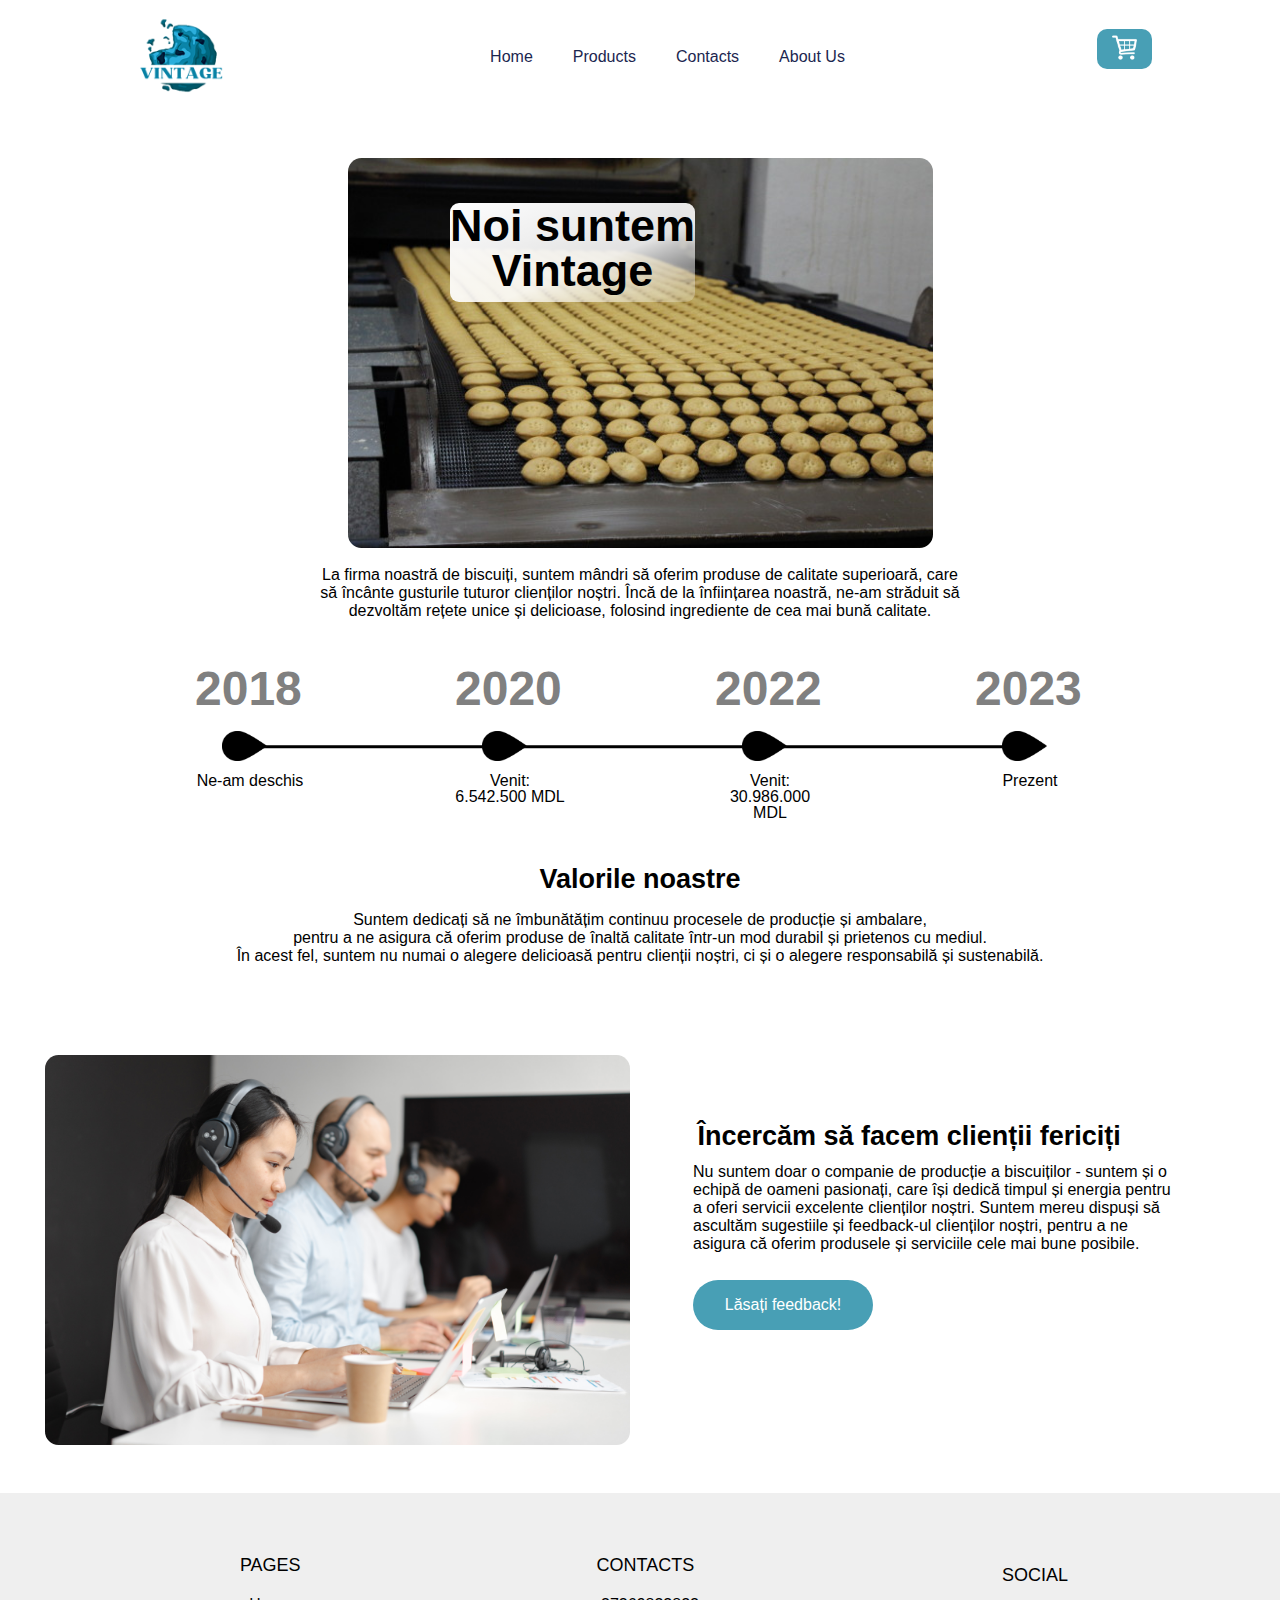
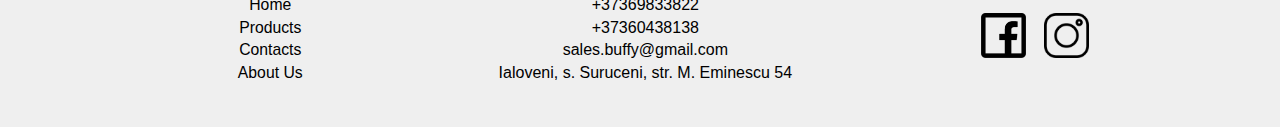
==== aboutus.html @ d0aa6fc9 "Cart+ update" ====
<!DOCTYPE html>
<html lang="en">

<head>
    <meta charset="UTF-8">
    <meta http-equiv="X-UA-Compatible" content="IE=edge">
    <meta name="viewport" content="width=device-width, initial-scale=1.0">
    <title>Vintage</title>
    <link rel="stylesheet" href="./css/header.css">
    <link rel="stylesheet" href="./css/aboutus.css">
    <link rel="stylesheet" href="./css/footer.css">
    <script src="./js/header.js"></script>
</head>

<body>
    <div class="header" id="header">
        <div>
            <a href="index.html"><img src="./image/logo.png"></a>
        </div>

        <div id="fullmenu">

            <div>
                <a href="index.html">Home</a>
                <a href="categories.html">Products</a>
                <a href="contacts.html">Contacts</a>
                <a href="aboutus.html">About Us</a>
            </div>
            <div>
                <a href="cart.html"><img src="./image/cart.png"></a>
            </div>
        </div>

        <div onclick="openMenu()" class="burger">
        <div class="line"></div>
        <div class="line"></div>
        <div class="line"></div>
        </div>
    </div>

    <div class="part1">
        <h1>Noi suntem <br>Vintage</h1>
        <img src="./image/fabrica temporar.jpg" alt="">
        <p>La firma noastră de biscuiți, suntem mândri să oferim produse de calitate superioară, care să încânte
            gusturile tuturor clienților noștri. Încă de la înființarea noastră, ne-am străduit să dezvoltăm rețete
            unice și delicioase, folosind ingrediente de cea mai bună calitate.
        </p>
    </div>

    <div class="axe">
        <div>
            <span>
                2018
            </span>
            <p>Ne-am deschis</p>
        </div>
        <div>
            <span>
                2020
            </span>
            <p>Venit: 6.542.500 MDL</p>
        </div>
        <div>
            <span>
                2022
            </span>
            <p>Venit: 30.986.000 MDL</p>
        </div>
        <div>
            <span>
                2023
            </span>
            <p>Prezent</p>
        </div>
    </div>

    <div class="part3">
        <h1>Valorile noastre</h1>
        <p> Suntem dedicați să ne îmbunătățim continuu procesele de producție și ambalare,<br> pentru a ne asigura că
            oferim produse de înaltă calitate într-un mod durabil și prietenos cu mediul.<br> În acest fel, suntem nu
            numai o alegere delicioasă pentru clienții noștri, ci și o alegere responsabilă și sustenabilă.</p>
    </div>
    <div class="part4">
        <div class="image">
            <img src="./image/callcenter.jpg" alt="">
        </div>
        <div class="box">
            <h1>Încercăm să facem clienții fericiți</h1>
            <p>Nu suntem doar o companie de producție a biscuiților - suntem și o echipă de oameni pasionați, care
                își
                dedică timpul și energia pentru a oferi servicii excelente clienților noștri. Suntem mereu
                dispuși să
                ascultăm sugestiile și feedback-ul clienților noștri, pentru a ne asigura că oferim produsele și
                serviciile cele mai bune posibile.</p>
            <a href="./contacts.html"> Lăsați feedback!</a>
        </div>
    </div>
    <footer>
        <div class="r1">
            <div class="title">PAGES</div>
            <div><a href="index.html">Home</a></div>
            <div><a href="categories.html">Products</a></div>
            <div><a href="contacts.html">Contacts</a></div>
            <div><a href="aboutus.html">About Us</a></div>
        </div>
        <div class="r2">
            <div class="title">CONTACTS</div>
            <div>+37369833822</div>
            <div>+37360438138</div>
            <div>
                <a
                    href="https://mail.google.com/mail/u/0/#inbox?compose=DmwnWsTKzjHXPfWsfNsQwHJkFnXSbMvwcZqpQcCDzGdRkpkwcccqTbshHFLcXXMTNTQDKDZcHGvq">sales.buffy@gmail.com</a>
            </div>
            <div>Ialoveni, s. Suruceni, str. M. Eminescu 54</div>
        </div>
        <div class="r3">
            <div class="title">SOCIAL</div>
            <div class="images">
                <a href="https://www.facebook.com/buffy.cookies/"><img src="./image/facebook.png"></a>
                <a href="https://www.instagram.com/buffycookies/"><img src="./image/insta.png"></a>
            </div>
    </footer>
</body>

</html>
---- css/header.css ----
/* http://meyerweb.com/eric/tools/css/reset/ 
   v2.0 | 20110126
   License: none (public domain)
*/
html,
body,
div,
span,
applet,
object,
iframe,
h1,
h2,
h3,
h4,
h5,
h6,
p,
blockquote,
pre,
a,
abbr,
acronym,
address,
big,
cite,
code,
del,
dfn,
em,
img,
ins,
kbd,
q,
s,
samp,
small,
strike,
strong,
sub,
sup,
tt,
var,
b,
u,
i,
center,
dl,
dt,
dd,
ol,
ul,
li,
fieldset,
form,
label,
legend,
table,
caption,
tbody,
tfoot,
thead,
tr,
th,
td,
article,
aside,
canvas,
details,
embed,
figure,
figcaption,
footer,
header,
hgroup,
menu,
nav,
output,
ruby,
section,
summary,
time,
mark,
audio,
video {
  margin: 0;
  padding: 0;
  border: 0;
  font-size: 100%;
  vertical-align: baseline;
  font-family: -apple-system, BlinkMacSystemFont, Segoe UI, Roboto, Oxygen, Ubuntu, Cantarell, Fira Sans, Droid Sans, Helvetica Neue, sans-serif;
}

/* HTML5 display-role reset for older browsers */
article,
aside,
details,
figcaption,
figure,
footer,
header,
hgroup,
menu,
nav,
section {
  display: block;
}

body {
  line-height: 1;
}

ol,
ul {
  list-style: none;
}

blockquote,
q {
  quotes: none;
}

blockquote:before,
blockquote:after,
q:before,
q:after {
  content: "";
  content: none;
}

table {
  border-collapse: collapse;
  border-spacing: 0;
}

.header {
  display: flex;
  align-items: center;
  padding: 0 10vw;
}
.header > div:nth-child(1) > a > img {
  width: 110px;
}
@media only screen and (max-width: 1024px) {
  .header > div:nth-child(1) > a > img {
    width: 80px;
  }
}
.header > div:nth-child(2) {
  display: flex;
  flex: 1;
}
@media only screen and (max-width: 1024px) {
  .header > div:nth-child(2) {
    display: none;
    background-color: white;
    flex-direction: column;
    position: fixed;
    width: 100%;
    height: 100%;
    z-index: 2;
    left: 0;
    top: 0;
  }
}
.header > div:nth-child(2) > div:nth-child(1) {
  justify-content: center;
  text-align: center;
  display: flex;
  width: 450px;
  flex: 1;
}
@media only screen and (max-width: 1024px) {
  .header > div:nth-child(2) > div:nth-child(1) {
    flex-direction: column;
    width: 100%;
  }
}
.header > div:nth-child(2) > div:nth-child(1) a {
  text-decoration: none;
  color: #1b264f;
  margin: 20px;
}
.header > div:nth-child(2) > div:nth-child(1) a:hover {
  color: #489fb5;
}
.header > div:nth-child(2) > div:nth-child(2) {
  height: 40px;
  background-color: #489fb5;
  border-radius: 10px;
  position: relative;
  display: flex;
  align-items: center;
  overflow: hidden;
}
.header > div:nth-child(2) > div:nth-child(2) a {
  padding: 5px 10px;
}
.header > div:nth-child(2) > div:nth-child(2) a:hover {
  background-color: #1a5c6c;
}
.header > div:nth-child(2) > div:nth-child(2) a > img {
  width: 25px;
  margin: 5px;
}
.header .burger {
  display: none;
  position: absolute;
  top: 3vh;
  right: 5vh;
  z-index: 3;
}
@media only screen and (max-width: 1024px) {
  .header .burger {
    display: block;
  }
}
.header .burger > .line {
  height: 0.3vh;
  width: 3vh;
  border-radius: 10px;
  background-color: black;
  margin-bottom: 0.7vh;
}/*# sourceMappingURL=header.css.map */
---- css/aboutus.css ----
/* http://meyerweb.com/eric/tools/css/reset/ 
   v2.0 | 20110126
   License: none (public domain)
*/
html,
body,
div,
span,
applet,
object,
iframe,
h1,
h2,
h3,
h4,
h5,
h6,
p,
blockquote,
pre,
a,
abbr,
acronym,
address,
big,
cite,
code,
del,
dfn,
em,
img,
ins,
kbd,
q,
s,
samp,
small,
strike,
strong,
sub,
sup,
tt,
var,
b,
u,
i,
center,
dl,
dt,
dd,
ol,
ul,
li,
fieldset,
form,
label,
legend,
table,
caption,
tbody,
tfoot,
thead,
tr,
th,
td,
article,
aside,
canvas,
details,
embed,
figure,
figcaption,
footer,
header,
hgroup,
menu,
nav,
output,
ruby,
section,
summary,
time,
mark,
audio,
video {
  margin: 0;
  padding: 0;
  border: 0;
  font-size: 100%;
  vertical-align: baseline;
  font-family: -apple-system, BlinkMacSystemFont, Segoe UI, Roboto, Oxygen, Ubuntu, Cantarell, Fira Sans, Droid Sans, Helvetica Neue, sans-serif;
}

/* HTML5 display-role reset for older browsers */
article,
aside,
details,
figcaption,
figure,
footer,
header,
hgroup,
menu,
nav,
section {
  display: block;
}

body {
  line-height: 1;
}

ol,
ul {
  list-style: none;
}

blockquote,
q {
  quotes: none;
}

blockquote:before,
blockquote:after,
q:before,
q:after {
  content: "";
  content: none;
}

table {
  border-collapse: collapse;
  border-spacing: 0;
}

.part1 {
  margin: 5vh auto;
}
@media only screen and (max-width: 1024px) {
  .part1 {
    position: relative;
  }
}
.part1 h1 {
  position: absolute;
  margin-top: 5vh;
  margin-left: 50vh;
  font-size: 5vh;
  text-align: center;
  background-image: linear-gradient(to bottom right, #ffffff 0%, rgba(255, 255, 255, 0.8823529412) 60%, rgba(255, 255, 255, 0.2117647059) 100%);
  border-radius: 1vh;
  height: 11%;
}
@media only screen and (max-width: 1024px) {
  .part1 h1 {
    font-size: 3vh;
    margin-left: 2vh;
    margin-top: 2vh;
    position: absolute;
    height: 16%;
  }
}
.part1 img {
  width: 65vh;
  border-radius: 1.5vh;
  display: block;
  margin: auto;
}
@media only screen and (max-width: 1024px) {
  .part1 img {
    width: 75%;
    height: 75%;
    margin: auto;
  }
}
.part1 p {
  margin-top: 2vh;
  text-align: center;
  margin-left: 3vh;
  line-height: normal;
  max-width: 650px;
  justify-content: center;
  display: flex;
  margin: 2vh auto;
}
@media only screen and (max-width: 1024px) {
  .part1 p {
    font-size: 2vh;
    padding: 2vh;
  }
}

.part3 {
  padding: 5vh;
}
.part3 h1 {
  font-size: 3vh;
  text-align: center;
  justify-content: space-between;
}
@media only screen and (max-width: 1024px) {
  .part3 h1 {
    font-size: 2.5vh;
  }
}
.part3 p {
  margin-top: 2vh;
  text-align: center;
  line-height: normal;
}
@media only screen and (max-width: 1024px) {
  .part3 p {
    font-size: 2vh;
  }
}

.part4 {
  display: flex;
  justify-content: center;
  padding: 5vh;
  position: relative;
}
@media only screen and (max-width: 1024px) {
  .part4 {
    display: initial;
  }
}
.part4 .box {
  display: inline;
  padding: 7vh;
}
@media only screen and (max-width: 1024px) {
  .part4 .box {
    display: block;
  }
}
.part4 .box h1 {
  font-size: 3vh;
  padding: 0.5vh;
}
@media only screen and (max-width: 1024px) {
  .part4 .box h1 {
    text-align: center;
    font-size: 2.5vh;
  }
}
.part4 .box > p {
  padding: 1vh 0 3vh;
  line-height: normal;
  max-width: 550px;
}
@media only screen and (max-width: 1024px) {
  .part4 .box > p {
    text-align: center;
    font-size: 2vh;
  }
}
.part4 .box a {
  cursor: pointer;
  background: #489FB5;
  width: 20vh;
  border: none;
  outline: none;
  color: #fff;
  height: 50px;
  border-radius: 20vh;
  top: 70%;
  left: 61%;
  display: block;
  justify-content: center;
  text-decoration: none;
  text-align: center;
  line-height: 50px;
}
@media only screen and (max-width: 1024px) {
  .part4 .box a {
    display: flex;
    margin: 0 auto;
  }
}
.part4 .image {
  display: inline;
}
.part4 .image img {
  width: 65vh;
  border-radius: 1.5vh;
}
@media only screen and (max-width: 1024px) {
  .part4 .image img {
    width: 75%;
    height: 75%;
  }
}

.axe {
  display: flex;
  max-width: 950px;
  margin: 0 auto;
  position: relative;
  overflow-x: scroll;
  overflow-y: hidden;
}
.axe::before {
  content: "";
  display: block;
  position: absolute;
  width: 780px;
  height: 3px;
  background-color: black;
  top: 80px;
  transform: translate(8%, 8%);
}
.axe > div {
  flex: 1;
  margin-right: 90px;
  position: relative;
  padding: 0 30px;
}
.axe > div::before {
  content: "";
  display: block;
  width: 45px;
  height: 30px;
  position: absolute;
  top: 66px;
  background-image: url(/image/axa.png);
  background-size: 45px 30px;
  margin-left: 3vh;
}
.axe > div:last-of-type {
  margin-right: 0;
}
.axe > div > span {
  font-size: 48px;
  font-weight: 600;
  color: gray;
  overflow: hidden;
}
.axe > div > p {
  margin-top: 60px;
  text-align: center;
}

.desc {
  padding-top: 3vh;
}
.desc div {
  position: relative;
  text-align: center;
  font-size: 15px;
  color: rgba(129, 129, 129, 0.844);
}
.desc > .d1 {
  position: absolute;
  left: 32%;
}
.desc > .d2 {
  position: absolute;
  left: 42%;
}
.desc > .d3 {
  position: absolute;
  left: 53%;
}
.desc > .d4 {
  position: absolute;
  left: 65%;
}/*# sourceMappingURL=aboutus.css.map */
---- css/footer.css ----
/* http://meyerweb.com/eric/tools/css/reset/ 
   v2.0 | 20110126
   License: none (public domain)
*/
html,
body,
div,
span,
applet,
object,
iframe,
h1,
h2,
h3,
h4,
h5,
h6,
p,
blockquote,
pre,
a,
abbr,
acronym,
address,
big,
cite,
code,
del,
dfn,
em,
img,
ins,
kbd,
q,
s,
samp,
small,
strike,
strong,
sub,
sup,
tt,
var,
b,
u,
i,
center,
dl,
dt,
dd,
ol,
ul,
li,
fieldset,
form,
label,
legend,
table,
caption,
tbody,
tfoot,
thead,
tr,
th,
td,
article,
aside,
canvas,
details,
embed,
figure,
figcaption,
footer,
header,
hgroup,
menu,
nav,
output,
ruby,
section,
summary,
time,
mark,
audio,
video {
  margin: 0;
  padding: 0;
  border: 0;
  font-size: 100%;
  vertical-align: baseline;
  font-family: -apple-system, BlinkMacSystemFont, Segoe UI, Roboto, Oxygen, Ubuntu, Cantarell, Fira Sans, Droid Sans, Helvetica Neue, sans-serif;
}

/* HTML5 display-role reset for older browsers */
article,
aside,
details,
figcaption,
figure,
footer,
header,
hgroup,
menu,
nav,
section {
  display: block;
}

body {
  line-height: 1;
}

ol,
ul {
  list-style: none;
}

blockquote,
q {
  quotes: none;
}

blockquote:before,
blockquote:after,
q:before,
q:after {
  content: "";
  content: none;
}

table {
  border-collapse: collapse;
  border-spacing: 0;
}

footer {
  display: flex;
  text-align: center;
  position: relative;
  bottom: 0;
  left: 0;
  width: 100%;
  padding: 20px;
  background-color: #efefef;
  justify-content: center;
  align-items: center;
}
@media only screen and (max-width: 1024px) {
  footer {
    padding: 0;
    flex-wrap: wrap;
  }
}
footer > .r1 {
  line-height: 2.5vh;
  padding: 2.5vh 10vh;
}
@media only screen and (max-width: 1024px) {
  footer > .r1 {
    line-height: 3vh;
  }
}
footer > .r1 > .title {
  font-size: 2vh;
  font-weight: 500;
  margin: 2vh 2vh;
}
@media only screen and (max-width: 1024px) {
  footer > .r1 > .title {
    font-size: 3vh;
  }
}
footer > .r1 > div > a {
  text-decoration: none;
  color: black;
  font-size: 1.75vh;
}
@media only screen and (max-width: 1024px) {
  footer > .r1 > div > a {
    font-size: 2.5vh;
  }
}
footer > .r2 {
  line-height: 2.5vh;
  padding: 2.5vh 10vh;
}
@media only screen and (max-width: 1024px) {
  footer > .r2 {
    line-height: 3vh;
  }
}
footer > .r2 > .title {
  font-size: 2vh;
  font-weight: 500;
  margin: 2vh 2vh;
}
@media only screen and (max-width: 1024px) {
  footer > .r2 > .title {
    font-size: 3vh;
  }
}
footer > .r2 > div > a {
  text-decoration: none;
  color: black;
}
@media only screen and (max-width: 1024px) {
  footer > .r2 > div > a {
    font-size: 2.25vh;
  }
}
footer > .r3 {
  line-height: 2.5vh;
  padding: 2.5vh 10vh;
}
@media only screen and (max-width: 1024px) {
  footer > .r3 {
    line-height: 3vh;
  }
}
footer > .r3 > .title {
  font-size: 2vh;
  font-weight: 500;
  margin: 2vh 2vh;
}
@media only screen and (max-width: 1024px) {
  footer > .r3 > .title {
    font-size: 3vh;
  }
}
footer > .r3 > .images {
  display: inline-flex;
  justify-content: center;
  align-items: center;
}
footer > .r3 > .images > a > img {
  width: 45px;
  margin: 1vh 1vh;
}
@media only screen and (max-width: 1024px) {
  footer > .r3 > .images > a > img {
    width: 35px;
  }
}/*# sourceMappingURL=footer.css.map */
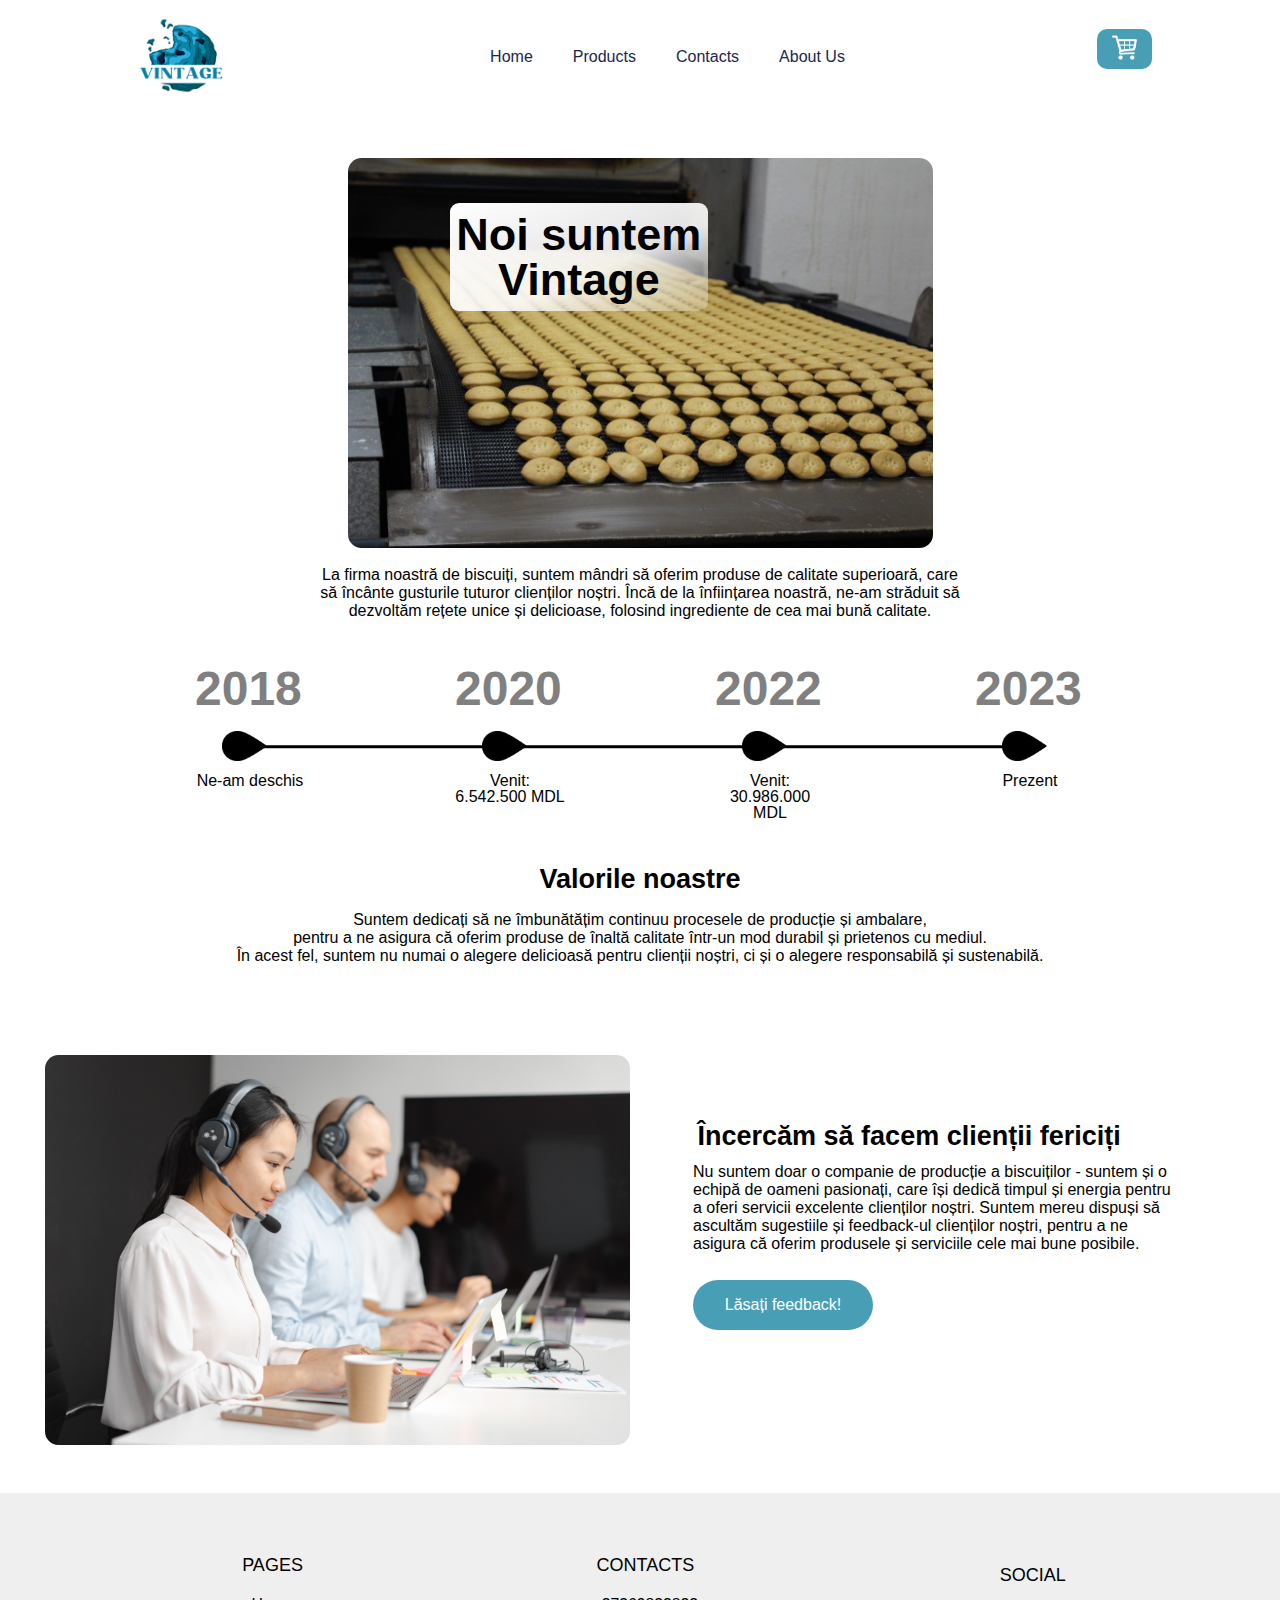
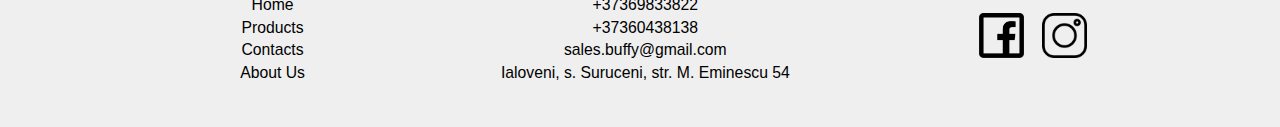
==== commit 5095d44f: "update" ====
--- a/aboutus.html
+++ b/aboutus.html
@@ -31,11 +31,12 @@
             </div>
         </div>
 
-        <div onclick="openMenu()" class="burger">
-        <div class="line"></div>
-        <div class="line"></div>
-        <div class="line"></div>
+        <div onclick="openMenu()" class="burger" id="burger">
+            <div class="line"></div>
+            <div class="line"></div>
+            <div class="line"></div>
         </div>
+        <div onclick="closeMenu()" class="close-btn" id="close-btn">&#x2715;</div>
     </div>
 
     <div class="part1">
--- a/css/header.css
+++ b/css/header.css
@@ -193,6 +193,14 @@
   align-items: center;
   overflow: hidden;
 }
+@media only screen and (max-width: 1024px) {
+  .header > div:nth-child(2) > div:nth-child(2) {
+    top: -30vh;
+    width: 9vh;
+    justify-content: center;
+    margin: auto;
+  }
+}
 .header > div:nth-child(2) > div:nth-child(2) a {
   padding: 5px 10px;
 }
@@ -206,7 +214,7 @@
 .header .burger {
   display: none;
   position: absolute;
-  top: 3vh;
+  top: 5vh;
   right: 5vh;
   z-index: 3;
 }
@@ -221,4 +229,24 @@
   border-radius: 10px;
   background-color: black;
   margin-bottom: 0.7vh;
+}
+
+.close-btn {
+  display: none;
+  position: absolute;
+  top: 4vh;
+  right: 5vh;
+  font-size: 24px;
+  color: #333;
+  background-color: transparent;
+  border: none;
+  cursor: pointer;
+  outline: none;
+  z-index: 5;
+}
+
+.close-btn:hover {
+  color: #fff;
+  background-color: #333;
+  border-radius: 50%;
 }/*# sourceMappingURL=header.css.map */--- a/css/aboutus.css
+++ b/css/aboutus.css
@@ -149,15 +149,15 @@
   text-align: center;
   background-image: linear-gradient(to bottom right, #ffffff 0%, rgba(255, 255, 255, 0.8823529412) 60%, rgba(255, 255, 255, 0.2117647059) 100%);
   border-radius: 1vh;
-  height: 11%;
+  padding: 1vh 0.7vh;
 }
 @media only screen and (max-width: 1024px) {
   .part1 h1 {
     font-size: 3vh;
     margin-left: 2vh;
     margin-top: 2vh;
+    padding: 0.7vh 0.7vh;
     position: absolute;
-    height: 16%;
   }
 }
 .part1 img {
@@ -257,7 +257,7 @@
 }
 .part4 .box a {
   cursor: pointer;
-  background: #489FB5;
+  background: #489fb5;
   width: 20vh;
   border: none;
   outline: none;
@@ -297,8 +297,13 @@
   max-width: 950px;
   margin: 0 auto;
   position: relative;
-  overflow-x: scroll;
   overflow-y: hidden;
+  overflow-x: hidden;
+}
+@media only screen and (max-width: 1024px) {
+  .axe {
+    overflow-x: scroll;
+  }
 }
 .axe::before {
   content: "";
--- a/css/footer.css
+++ b/css/footer.css
@@ -133,6 +133,10 @@
   border-spacing: 0;
 }
 
+body {
+  overflow-x: hidden;
+}
+
 footer {
   display: flex;
   text-align: center;
@@ -199,14 +203,17 @@
     font-size: 3vh;
   }
 }
+footer > .r2 > div {
+  font-size: 1.75vh;
+}
+@media only screen and (max-width: 1024px) {
+  footer > .r2 > div {
+    font-size: 2.25vh;
+  }
+}
 footer > .r2 > div > a {
   text-decoration: none;
   color: black;
-}
-@media only screen and (max-width: 1024px) {
-  footer > .r2 > div > a {
-    font-size: 2.25vh;
-  }
 }
 footer > .r3 {
   line-height: 2.5vh;
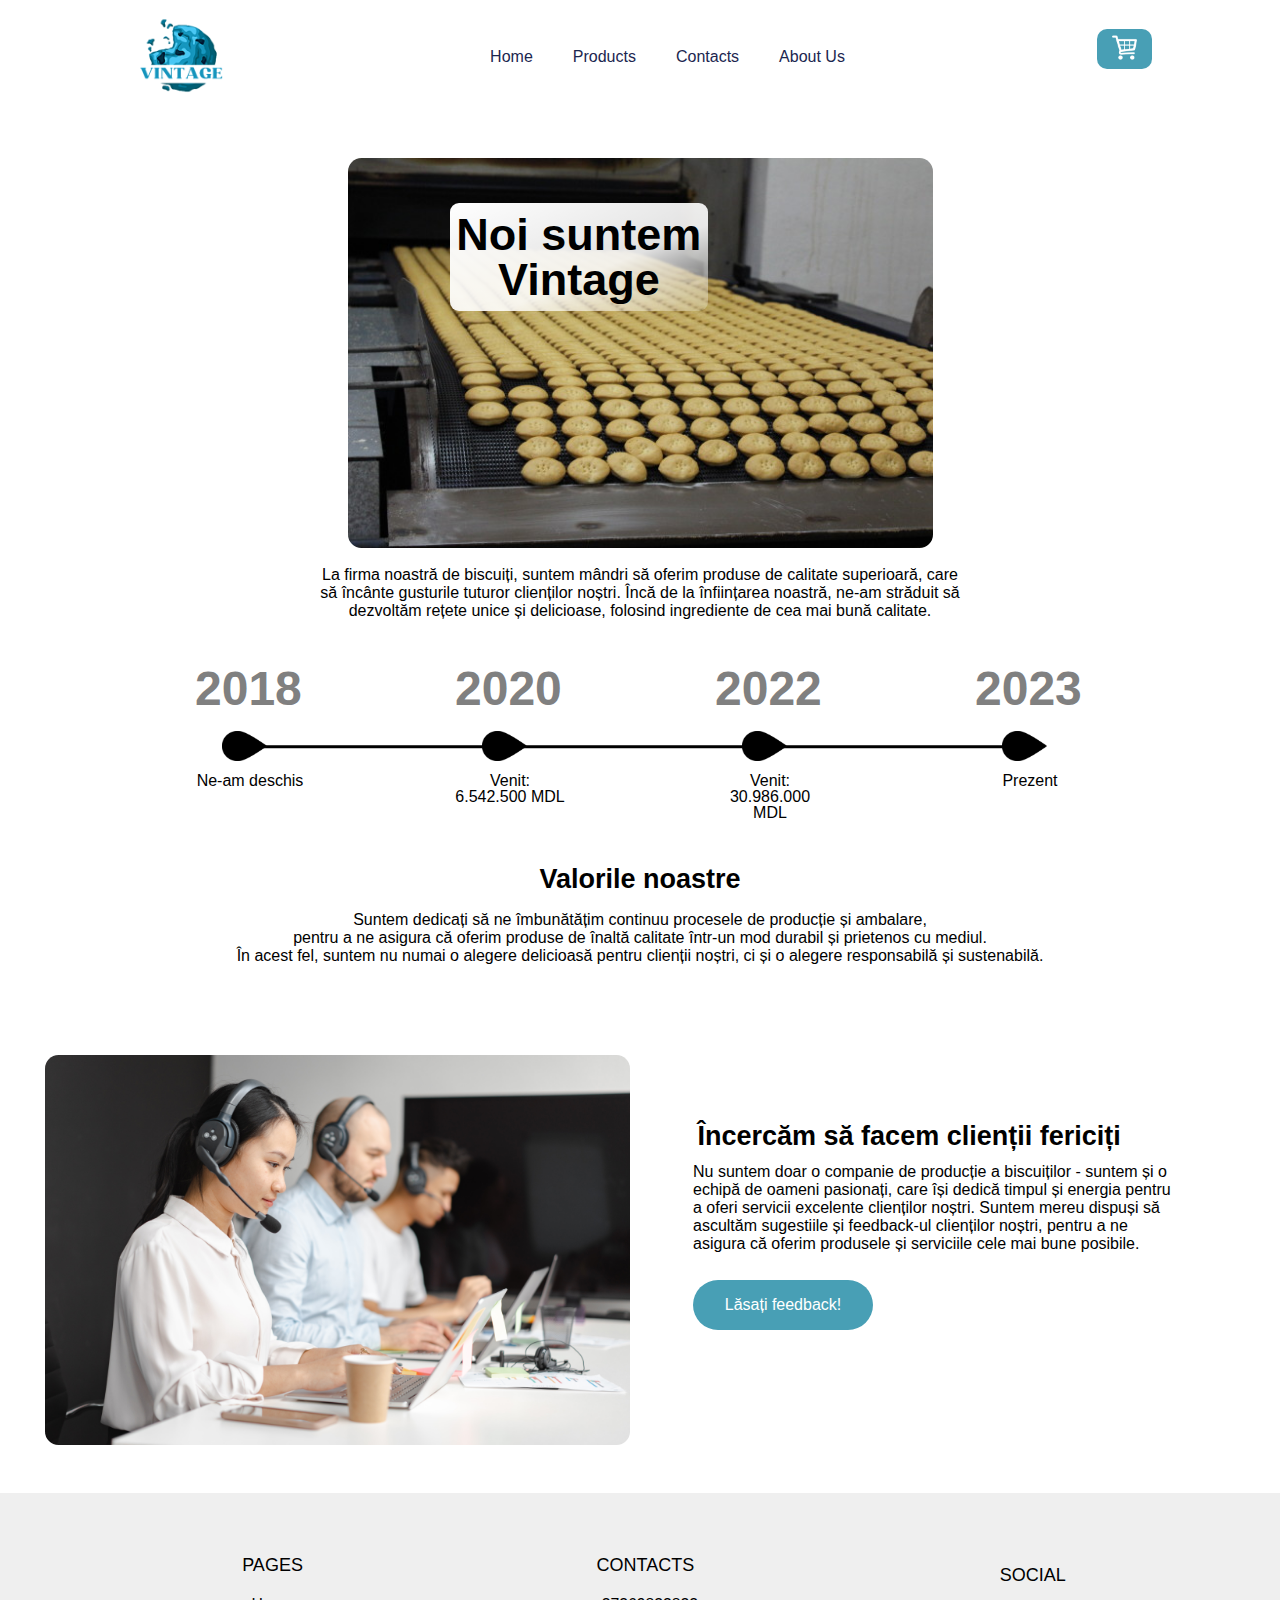
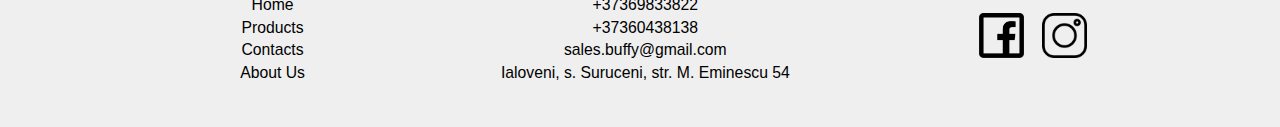
==== commit d8a5074f: "dv" ====
--- a/aboutus.html
+++ b/aboutus.html
@@ -15,7 +15,7 @@
 <body>
     <div class="header" id="header">
         <div>
-            <a href="index.html"><img src="./image/logo.png"></a>
+            <a href="index.html"><img src="./image/logo.png" onmouseover="this.src='./image/logo2.png'" onmouseout="this.src='./image/logo.png';"></a>
         </div>
 
         <div id="fullmenu">
--- a/css/header.css
+++ b/css/header.css
@@ -244,9 +244,8 @@
   outline: none;
   z-index: 5;
 }
-
-.close-btn:hover {
-  color: #fff;
-  background-color: #333;
-  border-radius: 50%;
+@media only screen and (max-width: 1024px) {
+  .close-btn {
+    position: fixed;
+  }
 }/*# sourceMappingURL=header.css.map */--- a/css/aboutus.css
+++ b/css/aboutus.css
@@ -133,6 +133,10 @@
   border-spacing: 0;
 }
 
+body {
+  overflow-y: scroll;
+}
+
 .part1 {
   margin: 5vh auto;
 }
--- a/css/footer.css
+++ b/css/footer.css
@@ -141,7 +141,6 @@
   display: flex;
   text-align: center;
   position: relative;
-  bottom: 0;
   left: 0;
   width: 100%;
   padding: 20px;
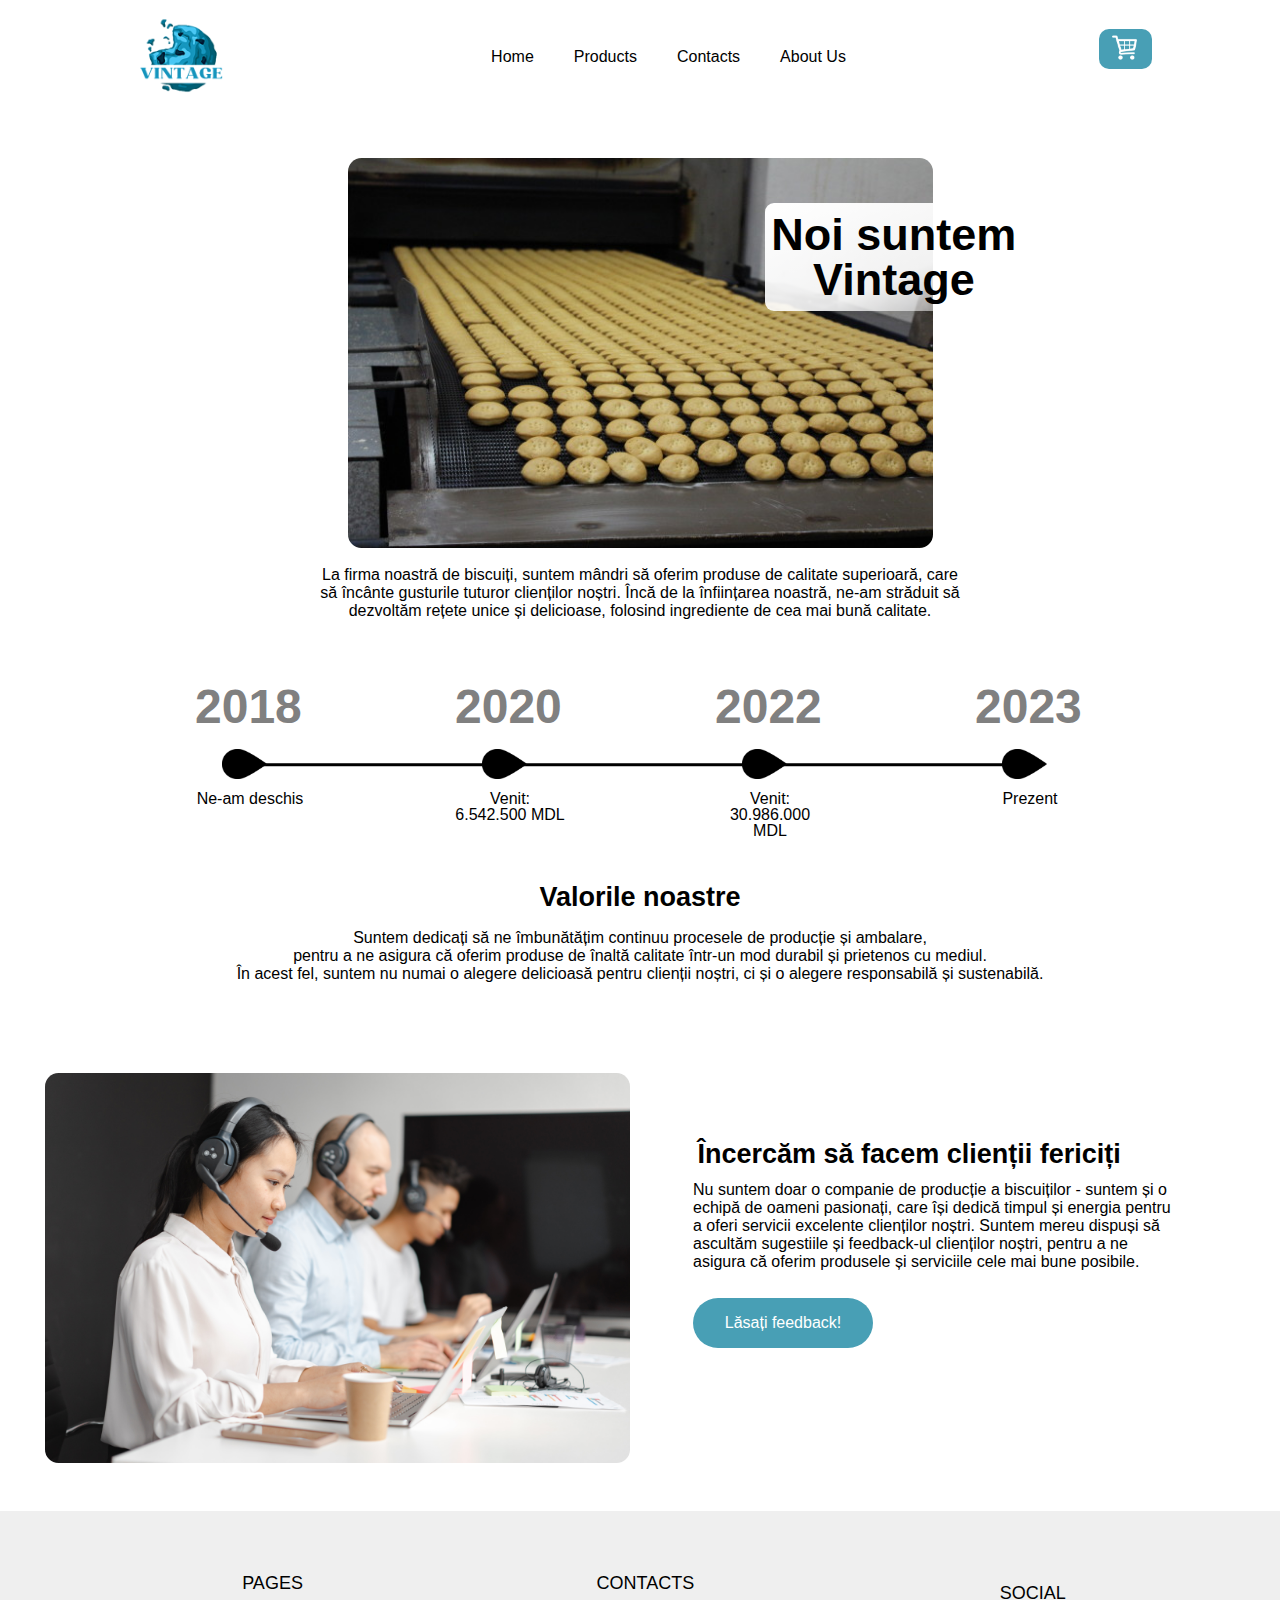
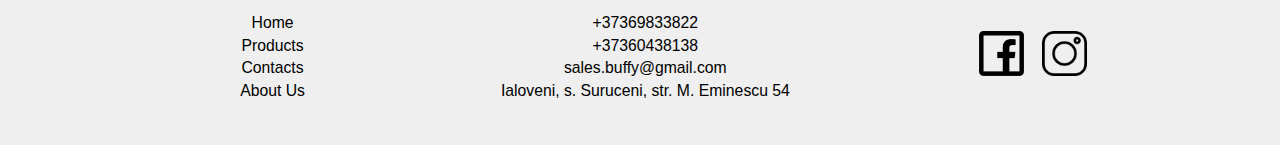
==== commit 2bbe7ed8: "update" ====
--- a/aboutus.html
+++ b/aboutus.html
@@ -5,6 +5,10 @@
     <meta charset="UTF-8">
     <meta http-equiv="X-UA-Compatible" content="IE=edge">
     <meta name="viewport" content="width=device-width, initial-scale=1.0">
+    <meta name="description"
+        content="Biscuiți delicioși pentru toate gusturile! Gama noastră variată de biscuiți proaspeți, crocanți și savuroși este pregătită să te surprindă. Comandă acum și bucură-te de cea mai bună experiență de cumpărare de biscuiți online!">
+    <meta name="keywords"
+        content="biscuiti, biscuiti online, biscuiti de casa, biscuiti cu ciocolata, biscuiti cu fructe, biscuiti dietetici, biscuiti bio, biscuiti vegani, cumpara biscuiti, magazin online biscuiti, promotii biscuiti, oferte biscuiti, preturi biscuiti, livrare biscuiti, gustari, deserturi.">
     <title>Vintage</title>
     <link rel="stylesheet" href="./css/header.css">
     <link rel="stylesheet" href="./css/aboutus.css">
@@ -15,7 +19,8 @@
 <body>
     <div class="header" id="header">
         <div>
-            <a href="index.html"><img src="./image/logo.png" onmouseover="this.src='./image/logo2.png'" onmouseout="this.src='./image/logo.png';"></a>
+            <a href="index.html"><img src="./image/logo.png" onmouseover="this.src='./image/logo2.png'"
+                    onmouseout="this.src='./image/logo.png';" alt="logo"></a>
         </div>
 
         <div id="fullmenu">
@@ -27,7 +32,7 @@
                 <a href="aboutus.html">About Us</a>
             </div>
             <div>
-                <a href="cart.html"><img src="./image/cart.png"></a>
+                <a href="cart.html"><img src="./image/cart.png" alt="cart icon"></a>
             </div>
         </div>
 
@@ -41,7 +46,7 @@
 
     <div class="part1">
         <h1>Noi suntem <br>Vintage</h1>
-        <img src="./image/fabrica temporar.jpg" alt="">
+        <img src="./image/fabrica temporar.jpg" alt="poza cu fabrica">
         <p>La firma noastră de biscuiți, suntem mândri să oferim produse de calitate superioară, care să încânte
             gusturile tuturor clienților noștri. Încă de la înființarea noastră, ne-am străduit să dezvoltăm rețete
             unice și delicioase, folosind ingrediente de cea mai bună calitate.
@@ -83,7 +88,7 @@
     </div>
     <div class="part4">
         <div class="image">
-            <img src="./image/callcenter.jpg" alt="">
+            <img src="./image/callcenter.jpg" alt="poza cu un lucrator de la callcenter">
         </div>
         <div class="box">
             <h1>Încercăm să facem clienții fericiți</h1>
@@ -106,21 +111,26 @@
         </div>
         <div class="r2">
             <div class="title">CONTACTS</div>
-            <div>+37369833822</div>
-            <div>+37360438138</div>
             <div>
-                <a
-                    href="https://mail.google.com/mail/u/0/#inbox?compose=DmwnWsTKzjHXPfWsfNsQwHJkFnXSbMvwcZqpQcCDzGdRkpkwcccqTbshHFLcXXMTNTQDKDZcHGvq">sales.buffy@gmail.com</a>
+                <a href="tel:+37369833822" target="_blank">+37369833822</a>
+            </div>
+            <div> <a href="tel:+37360438138" target="_blank">+37360438138</a></div>
+            <div>
+                <a href="https://mail.google.com/mail/u/0/#inbox?compose=DmwnWsTKzjHXPfWsfNsQwHJkFnXSbMvwcZqpQcCDzGdRkpkwcccqTbshHFLcXXMTNTQDKDZcHGvq"
+                    target="_blank">sales.buffy@gmail.com</a>
             </div>
             <div>Ialoveni, s. Suruceni, str. M. Eminescu 54</div>
         </div>
         <div class="r3">
             <div class="title">SOCIAL</div>
             <div class="images">
-                <a href="https://www.facebook.com/buffy.cookies/"><img src="./image/facebook.png"></a>
-                <a href="https://www.instagram.com/buffycookies/"><img src="./image/insta.png"></a>
+                <a href="https://www.facebook.com/buffy.cookies/" target="_blank"><img src="./image/facebook.png"
+                        alt="facebook logo"></a>
+                <a href="https://www.instagram.com/buffycookies/" target="_blank"><img src="./image/insta.png"
+                        alt="instagram logo"></a>
             </div>
     </footer>
+
 </body>
 
 </html>--- a/css/header.css
+++ b/css/header.css
@@ -133,6 +133,12 @@
   border-spacing: 0;
 }
 
+body {
+  display: flex;
+  flex-direction: column;
+  min-height: 100vh;
+}
+
 .header {
   display: flex;
   align-items: center;
@@ -178,7 +184,7 @@
 }
 .header > div:nth-child(2) > div:nth-child(1) a {
   text-decoration: none;
-  color: #1b264f;
+  color: #000000;
   margin: 20px;
 }
 .header > div:nth-child(2) > div:nth-child(1) a:hover {
@@ -210,6 +216,7 @@
 .header > div:nth-child(2) > div:nth-child(2) a > img {
   width: 25px;
   margin: 5px;
+  margin-left: 3px;
 }
 .header .burger {
   display: none;
--- a/css/aboutus.css
+++ b/css/aboutus.css
@@ -134,6 +134,12 @@
 }
 
 body {
+  display: flex;
+  flex-direction: column;
+  min-height: 100vh;
+}
+
+body {
   overflow-y: scroll;
 }
 
@@ -229,37 +235,37 @@
     display: initial;
   }
 }
-.part4 .box {
+.part4 > .box {
   display: inline;
   padding: 7vh;
 }
 @media only screen and (max-width: 1024px) {
-  .part4 .box {
+  .part4 > .box {
     display: block;
   }
 }
-.part4 .box h1 {
+.part4 > .box h1 {
   font-size: 3vh;
   padding: 0.5vh;
 }
 @media only screen and (max-width: 1024px) {
-  .part4 .box h1 {
+  .part4 > .box h1 {
     text-align: center;
     font-size: 2.5vh;
   }
 }
-.part4 .box > p {
+.part4 > .box > p {
   padding: 1vh 0 3vh;
   line-height: normal;
   max-width: 550px;
 }
 @media only screen and (max-width: 1024px) {
-  .part4 .box > p {
+  .part4 > .box > p {
     text-align: center;
     font-size: 2vh;
   }
 }
-.part4 .box a {
+.part4 > .box a {
   cursor: pointer;
   background: #489fb5;
   width: 20vh;
@@ -277,13 +283,19 @@
   line-height: 50px;
 }
 @media only screen and (max-width: 1024px) {
-  .part4 .box a {
+  .part4 > .box a {
     display: flex;
     margin: 0 auto;
   }
 }
 .part4 .image {
   display: inline;
+}
+@media only screen and (max-width: 1024px) {
+  .part4 .image {
+    justify-content: center;
+    display: flex;
+  }
 }
 .part4 .image img {
   width: 65vh;
@@ -291,7 +303,7 @@
 }
 @media only screen and (max-width: 1024px) {
   .part4 .image img {
-    width: 75%;
+    width: 90%;
     height: 75%;
   }
 }
@@ -299,14 +311,15 @@
 .axe {
   display: flex;
   max-width: 950px;
+  position: relative;
   margin: 0 auto;
-  position: relative;
   overflow-y: hidden;
   overflow-x: hidden;
 }
 @media only screen and (max-width: 1024px) {
   .axe {
     overflow-x: scroll;
+    margin: 0 0;
   }
 }
 .axe::before {
--- a/css/footer.css
+++ b/css/footer.css
@@ -134,6 +134,12 @@
 }
 
 body {
+  display: flex;
+  flex-direction: column;
+  min-height: 100vh;
+}
+
+body {
   overflow-x: hidden;
 }
 
@@ -141,6 +147,7 @@
   display: flex;
   text-align: center;
   position: relative;
+  bottom: 0;
   left: 0;
   width: 100%;
   padding: 20px;
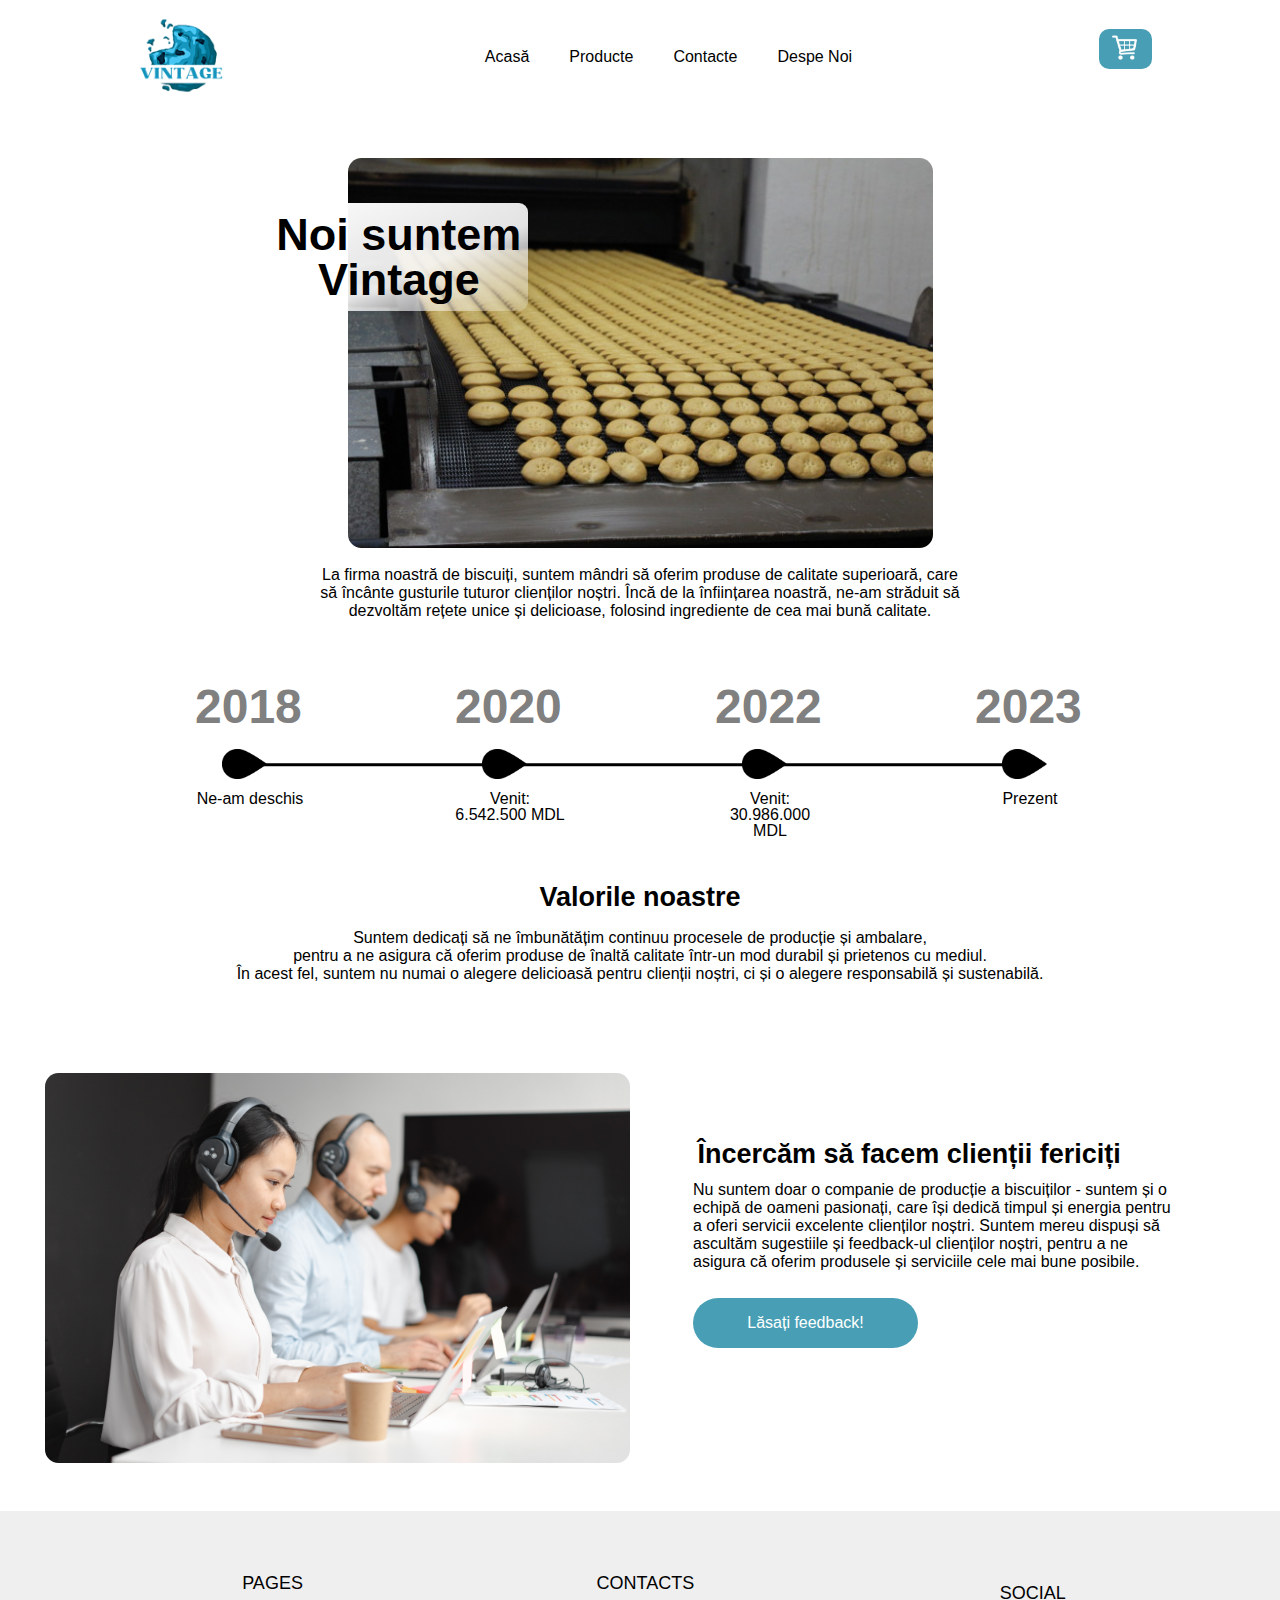
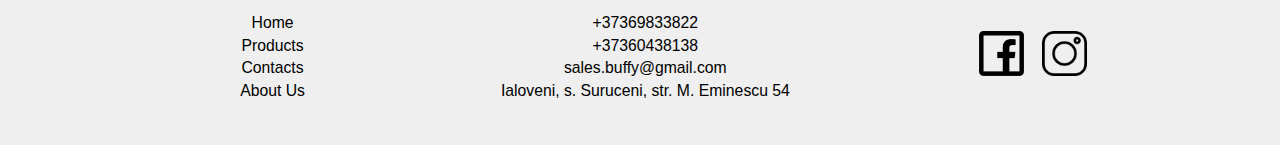
==== commit fa0f924b: "scs" ====
--- a/aboutus.html
+++ b/aboutus.html
@@ -26,10 +26,10 @@
         <div id="fullmenu">
 
             <div>
-                <a href="index.html">Home</a>
-                <a href="categories.html">Products</a>
-                <a href="contacts.html">Contacts</a>
-                <a href="aboutus.html">About Us</a>
+                <a href="index.html">Acasă</a>
+                <a href="categories.html">Producte</a>
+                <a href="contacts.html">Contacte</a>
+                <a href="aboutus.html">Despe Noi</a>
             </div>
             <div>
                 <a href="cart.html"><img src="./image/cart.png" alt="cart icon"></a>
--- a/css/header.css
+++ b/css/header.css
@@ -255,4 +255,21 @@
   .close-btn {
     position: fixed;
   }
+}
+
+.disclaimer {
+  display: flex;
+  align-items: center;
+  justify-content: center;
+  height: 4vh;
+  background-color: #000000;
+  color: white;
+}
+@media only screen and (max-width: 1024px) {
+  .disclaimer {
+    display: none;
+  }
+}
+.disclaimer > span {
+  font-weight: 800;
 }/*# sourceMappingURL=header.css.map */--- a/css/aboutus.css
+++ b/css/aboutus.css
@@ -154,7 +154,7 @@
 .part1 h1 {
   position: absolute;
   margin-top: 5vh;
-  margin-left: 50vh;
+  margin-left: -5vh;
   font-size: 5vh;
   text-align: center;
   background-image: linear-gradient(to bottom right, #ffffff 0%, rgba(255, 255, 255, 0.8823529412) 60%, rgba(255, 255, 255, 0.2117647059) 100%);
@@ -268,7 +268,7 @@
 .part4 > .box a {
   cursor: pointer;
   background: #489fb5;
-  width: 20vh;
+  width: 25vh;
   border: none;
   outline: none;
   color: #fff;
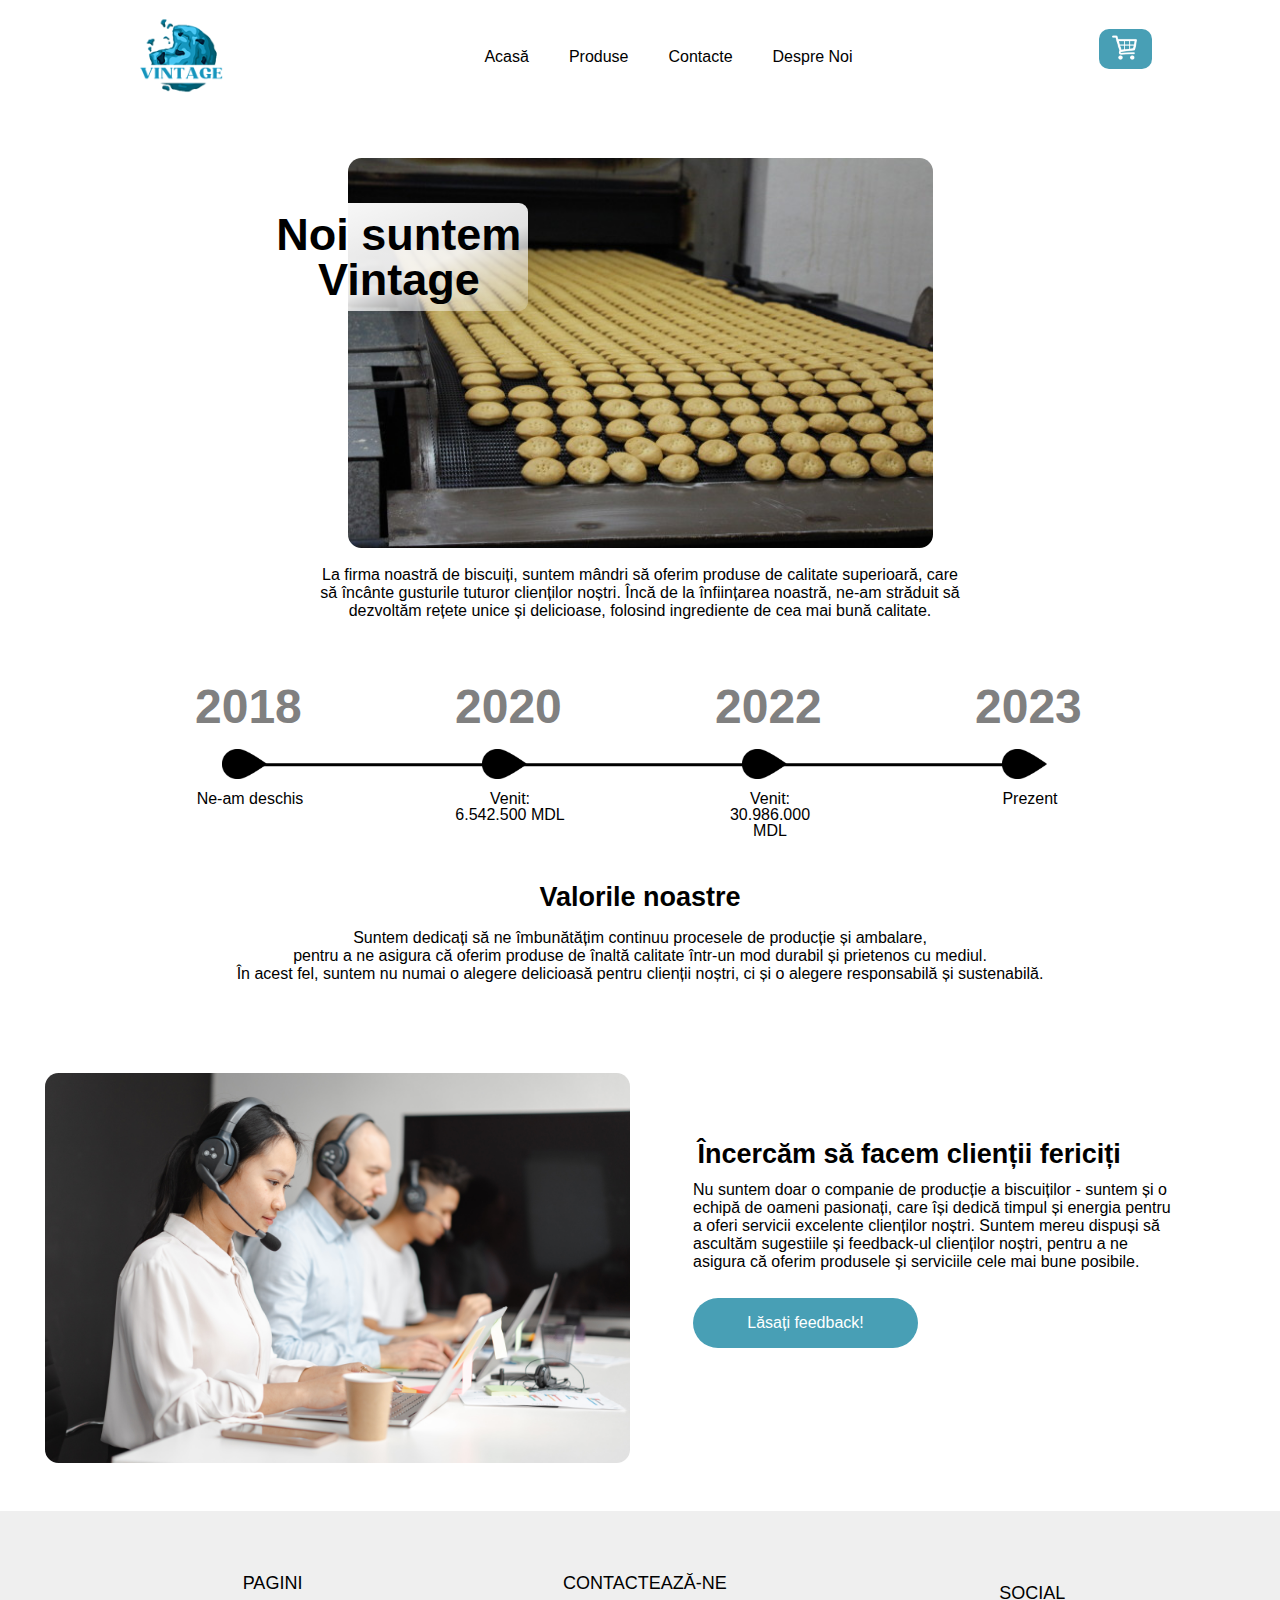
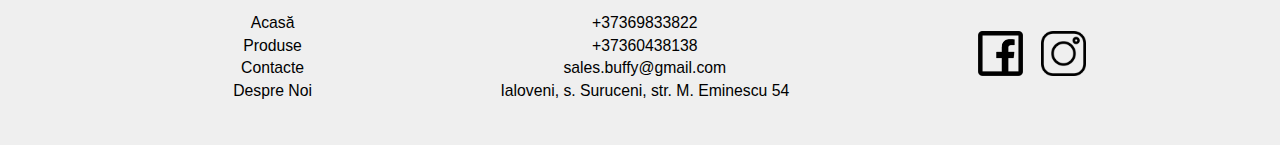
==== commit 00f20b36: "sdvsv" ====
--- a/aboutus.html
+++ b/aboutus.html
@@ -27,9 +27,9 @@
 
             <div>
                 <a href="index.html">Acasă</a>
-                <a href="categories.html">Producte</a>
+                <a href="categories.html">Produse</a>
                 <a href="contacts.html">Contacte</a>
-                <a href="aboutus.html">Despe Noi</a>
+                <a href="aboutus.html">Despre Noi</a>
             </div>
             <div>
                 <a href="cart.html"><img src="./image/cart.png" alt="cart icon"></a>
@@ -103,14 +103,14 @@
     </div>
     <footer>
         <div class="r1">
-            <div class="title">PAGES</div>
-            <div><a href="index.html">Home</a></div>
-            <div><a href="categories.html">Products</a></div>
-            <div><a href="contacts.html">Contacts</a></div>
-            <div><a href="aboutus.html">About Us</a></div>
+            <div class="title">PAGINI</div>
+            <div><a href="index.html">Acasă</a></div>
+            <div><a href="categories.html">Produse</a></div>
+            <div><a href="contacts.html">Contacte</a></div>
+            <div><a href="aboutus.html">Despre Noi</a></div>
         </div>
         <div class="r2">
-            <div class="title">CONTACTS</div>
+            <div class="title">CONTACTEAZĂ-NE</div>
             <div>
                 <a href="tel:+37369833822" target="_blank">+37369833822</a>
             </div>
